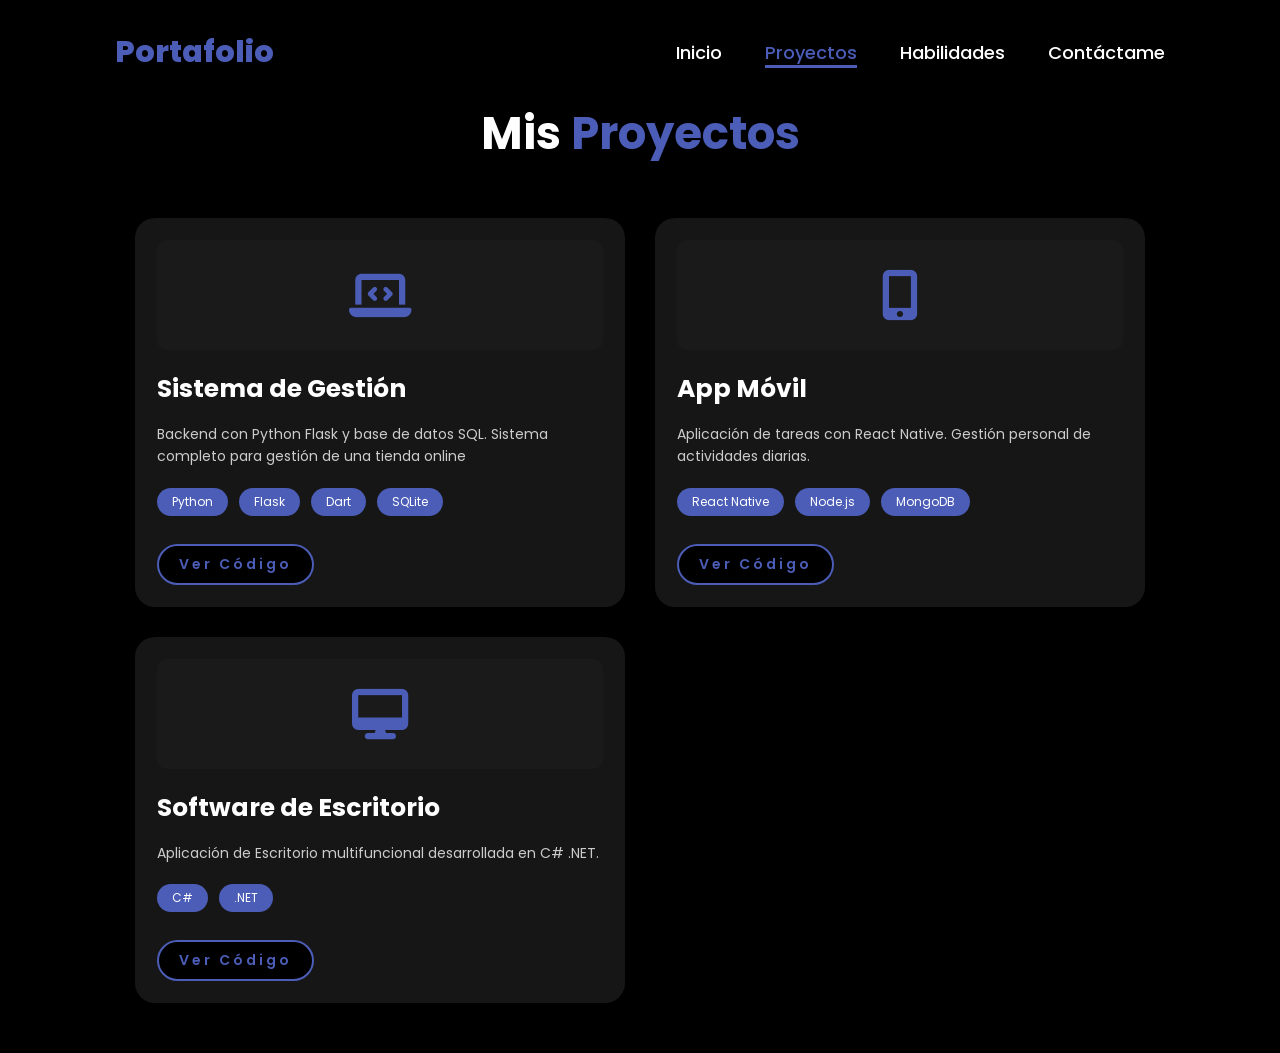
==== projects.html @ 48fd7f49 "first commit" ====
<!DOCTYPE html>
<html lang="es">
<head>
    <meta charset="UTF-8">
    <meta name="viewport" content="width=device-width, initial-scale=1.0">
    <link rel="stylesheet" href="https://cdnjs.cloudflare.com/ajax/libs/font-awesome/6.5.2/css/all.min.css">
    <link rel="stylesheet" href="style.css">
    <title>Mis Proyectos</title>
</head>
<body>
    <!-- HEADER -->
    <header>
        <a href="#" class="logo">Portafolio</a>
        <nav>
            <a href="index.html">Inicio</a>
            <a href="projects.html" class="active">Proyectos</a>
            <a href="skills.html">Habilidades</a>
            <a href="contact.html">Contáctame</a>
        </nav>
    </header>

    <!-- SECTION PROJECTS -->
    <section class="projects">
        <h2 class="heading">Mis <span>Proyectos</span></h2>
        
        <div class="projects-grid">
            <div class="project-card">
                <div class="project-img">
                    <i class="fas fa-laptop-code"></i> <!-- Icono temporal -->
                </div>
                <div class="project-info">
                    <h3>Sistema de Gestión</h3>
                    <p>Backend con Python Flask y base de datos SQL. Sistema completo para gestión de una tienda online</p>
                    <div class="tech-tags">
                        <span>Python</span>
                        <span>Flask</span>
                        <span>Dart</span>
                        <span>SQLite</span>
                    </div>
                    <div class="project-links">
                        <a href="https://github.com/Armasangel/ecommerce-system.git" class="btn">Ver Código</a>
                    </div>
                </div>
            </div>
            
            <div class="project-card">
                <div class="project-img">
                    <i class="fas fa-mobile-alt"></i> <!-- Icono temporal -->
                </div>
                <div class="project-info">
                    <h3>App Móvil</h3>
                    <p>Aplicación de tareas con React Native. Gestión personal de actividades diarias.</p>
                    <div class="tech-tags">
                        <span>React Native</span>
                        <span>Node.js</span>
                        <span>MongoDB</span>
                    </div>
                    <div class="project-links">
                        <a href="#" class="btn">Ver Código</a>
                    </div>
                </div>
            </div>

            <div class="project-card">
                <div class="project-img">
                    <i class="fas fa-desktop"></i> <!-- Icono temporal -->
                </div>
                <div class="project-info">
                    <h3>Software de Escritorio</h3>
                    <p>Aplicación de Escritorio multifuncional desarrollada en C# .NET.</p>
                    <div class="tech-tags">
                        <span>C#</span>
                        <span>.NET</span>
                    </div>
                    <div class="project-links">
                        <a href="https://github.com/Armasangel/-Project.git" class="btn">Ver Código</a>
                    </div>
                </div>
            </div>
        </div>
    </section>
</body>
</html>
---- style.css ----
@import url('https://fonts.googleapis.com/css2?family=Poppins:wght@100;200;300;400;500;600&display=swap');

*{
    margin: 0;
    padding: 0;
    box-sizing: border-box;
    text-decoration: none;
    border: none;
    outline: none;
    font-family: 'Poppins', sans-serif;
}

html{
    font-size: 62.5%;
}

body{
    width: 100%;
    height: 100vh;
    overflow-x: hidden;
    background-color: black;
    color: white;
}

header{
    margin-top: 20px;
    position: fixed;
    top: 0;
    left: 0;
    width: 100%;
    padding: 1rem 9%;
    background-color: transparent;
    filter: drop-shadow(10px);
    display: flex;
    justify-content: space-between;
    align-items: center;
    z-index: 100;
}

.logo{
    font-size: 3rem;
    color: #4B5DB7;
    font-weight: 800;
    cursor: pointer;
    transition: 0.5s ease;
}

.logo:hover{
    transform: scale(1.1);
}

nav a{
    font-size: 1.8rem;
    color: white;
    margin-left: 4rem;
    font-weight: 500;
    transition: 0.3s ease;
    border-bottom: 3px solid transparent;
}

nav a:hover,
nav a.active{
    color: #4B5DB7;
    border-bottom: 3px solid #4B5DB7;
}

@media(max-width:995px){
    nav{
        position: absolute;
        display: none;
        top: 0;
        right: 0;
        width: 40%;
        border-left: 3px solid #4B5DB7;
        border-bottom: 3px solid #4B5DB7;
        border-bottom-left-radius: 2rem;
        padding: 1rem solid;
        background-color: #161616;
        border-top: 0.1rem solid rgba(0,0,0,0.1);
    }

    nav.active{
        display: block;
    }

    nav a{
        display: block;
        font-size: 2rem;
        margin: 3rem 0;
    }

    nav a:hover,
    nav a.active{
        padding: 1rem;
        border-radius: 0.5rem;
        border-bottom: 0.5rem solid #4B5DB7;
    }
}

section{
    min-height: 100vh;
    padding: 5rem 9% 5rem;
}

.home{
    display: flex;
    justify-content: center;
    align-items: center;
    gap: 8rem;
    background-color: black;
}

.home .home-content h1{
    font-size: 6rem;
    font-weight: 700;
    line-height: 1.3;
}

span{
    color: #4B5DB7;
}

.home-content h3{
    font-size: 4rem;
    margin-bottom: 1rem;
    font-weight: 700;
}

.home-content p{
    font-size: 1.6rem;
}

.home-img{
    border-radius: 50%;
}

.home-img img{
    position: relative;
    width: 32vw;
    border-radius: 50%;
    box-shadow: 0 0 25px solid #4B5DB7;
    cursor: pointer;
    transition: 0.2s linear;
}

.home-img img:hover{
    font-size: 1.8rem;
    font-weight: 500;
}

.social-icons a{
    display: inline-flex;
    justify-content: center;
    align-items: center;
    width: 4rem;
    height: 4rem;
    background-color: transparent;
    border: 0.2rem solid #4B5DB7;
    font-size: 2rem;
    border-radius: 50%;
    margin: 3rem 1.5rem 3rem 0;
    transition: 0.3s ease;
    color: #4B5DB7;
}

.social-icons a:hover{
    color: black;
    transform: scale(1.3) translateY(-5px);
    background-color: #4B5DB7;
    box-shadow: 0  0 25px #4B5DB7;
}

.btn{
    display: inline-block;
    padding: 1rem 2.8rem;
    background-color: black;
    border-radius: 4rem;
    font-size: 1.6rem;
    color: #4B5DB7;
    letter-spacing: 0.3rem;
    font-weight: 600;
    border: 2px solid #4B5DB7;
    transition: 0.3s ease;
    cursor: pointer;
}

.btn:hover{
    transform: scale3d(1.03);
    background-color: #4B5DB7;
    color: black;
    box-shadow: 0 0 25px #4B5DB7;
}

.typing-text{
    font-size: 4rem;
    font-weight: 300;
    min-width: 280px;
}

.typing-text span{
    position: relative;
}

.typing-text span::before{
    content: "software Developer";
    color: #4B5DB7;
    animation: words 10s infinite;
}

.typing-text span::after{
    content: "";
    background-color: black;
    position: absolute;
    width: calc(5%);
    height: 50%;
    border-left: 3px solid black;
    right: -1;
    animation: cursor 0.6s infinite;
}

/* PROJECTS SECTION */
.projects {
    background-color: black;
    padding-top: 10rem;
}

.heading {
    font-size: 4.5rem;
    text-align: center;
    margin-bottom: 5rem;
}

.projects-grid {
    display: grid;
    grid-template-columns: repeat(auto-fit, minmax(350px, 1fr));
    gap: 3rem;
    padding: 0 2rem;
}

.project-card {
    background: #161616;
    border-radius: 2rem;
    padding: 2rem;
    transition: 0.3s ease;
    border: 2px solid transparent;
    display: flex;
    flex-direction: column;
    height: 100%;
}

.project-card:hover {
    transform: translateY(-10px);
    border-color: #4B5DB7;
    box-shadow: 0 10px 30px rgba(75, 93, 183, 0.3);
}

.project-img {
    text-align: center;
    margin-bottom: 2rem;
    background: #1a1a1a;
    border-radius: 1rem;
    padding: 3rem;
}

.project-img i {
    font-size: 5rem;
    color: #4B5DB7;
}

.project-info h3 {
    font-size: 2.5rem;
    margin-bottom: 1.5rem;
    color: white;
}

.project-info p {
    font-size: 1.4rem;
    margin-bottom: 2rem;
    line-height: 1.6;
    color: #ccc;
}

.tech-tags {
    margin-bottom: 2rem;
    flex-grow: 1;
}

.tech-tags span {
    background: #4B5DB7;
    padding: 0.5rem 1.5rem;
    border-radius: 2rem;
    font-size: 1.2rem;
    margin-right: 0.8rem;
    margin-bottom: 0.8rem;
    display: inline-block;
    color: white;
}

.project-links {
    display: flex;
    gap: 1rem;
    flex-wrap: wrap;
}

.project-links .btn {
    padding: 0.8rem 2rem;
    font-size: 1.4rem;
}

/* SKILLS SECTION */
.skills-section {
    background-color: black;
    padding-top: 10rem;
}

.skills-container {
    display: grid;
    grid-template-columns: repeat(auto-fit, minmax(350px, 1fr));
    gap: 3rem;
    margin-bottom: 5rem;
    padding: 0 2rem;
}

.skill-category {
    background: #161616;
    padding: 3rem;
    border-radius: 2rem;
    border: 2px solid transparent;
    transition: 0.3s ease;
}

.skill-category:hover {
    border-color: #4B5DB7;
    transform: translateY(-5px);
}

.skill-category h3 {
    font-size: 2.2rem;
    margin-bottom: 2rem;
    color: #4B5DB7;
    display: flex;
    align-items: center;
    gap: 1rem;
}

.skill-category h3 i {
    font-size: 2.5rem;
}

.skill-bar {
    margin-bottom: 2.5rem;
}

.skill-info {
    display: flex;
    justify-content: space-between;
    margin-bottom: 0.8rem;
}

.skill-info span:first-child {
    font-size: 1.5rem;
    font-weight: 500;
    color: white;
}

.skill-info span:last-child {
    font-size: 1.4rem;
    color: #4B5DB7;
    font-weight: 600;
}

.progress {
    background: #333;
    border-radius: 1rem;
    height: 10px;
    overflow: hidden;
}

.progress-fill {
    background: #4B5DB7;
    height: 100%;
    border-radius: 1rem;
    transition: width 1.5s ease-in-out;
    position: relative;
}

.progress-fill::after {
    content: '';
    position: absolute;
    top: 0;
    left: 0;
    height: 100%;
    width: 100%;
    background: linear-gradient(90deg, transparent, rgba(255,255,255,0.2), transparent);
    animation: shimmer 2s infinite;
}

@keyframes shimmer {
    0% { transform: translateX(-100%); }
    100% { transform: translateX(100%); }
}

/* NUBE DE TECNOLOGÍAS */
.skills-cloud {
    background: #161616;
    padding: 4rem;
    border-radius: 2rem;
    margin: 0 2rem;
}

.skills-cloud h3 {
    font-size: 2.5rem;
    text-align: center;
    margin-bottom: 3rem;
    color: white;
}

.tags-container {
    display: flex;
    flex-wrap: wrap;
    justify-content: center;
    gap: 1.5rem;
}

.tag {
    background: #4B5DB7;
    color: white;
    padding: 1rem 2rem;
    border-radius: 2rem;
    font-weight: 500;
    transition: 0.3s ease;
    border: 2px solid transparent;
}

.tag:hover {
    transform: translateY(-3px);
    background: transparent;
    border-color: #4B5DB7;
    box-shadow: 0 5px 15px rgba(75, 93, 183, 0.3);
}

.tag.large { font-size: 1.6rem; padding: 1.2rem 2.4rem; }
.tag.medium { font-size: 1.4rem; padding: 1rem 2rem; }
.tag.small { font-size: 1.2rem; padding: 0.8rem 1.6rem; }

/* CONTACT SECTION */
.contact-section {
    background-color: black;
    padding-top: 10rem;
}

.contact-container {
    display: grid;
    grid-template-columns: 1fr 1fr;
    gap: 5rem;
    padding: 0 2rem;
    max-width: 1200px;
    margin: 0 auto;
}

/* INFORMACIÓN DE CONTACTO */
.contact-info {
    background: #161616;
    padding: 4rem;
    border-radius: 2rem;
    border: 2px solid transparent;
    transition: 0.3s ease;
    height: fit-content;
}

.contact-info:hover {
    border-color: #4B5DB7;
}

.contact-info h3 {
    font-size: 2.5rem;
    margin-bottom: 2rem;
    color: #4B5DB7;
    display: flex;
    align-items: center;
    gap: 1rem;
}

.contact-info p {
    font-size: 1.5rem;
    line-height: 1.6;
    margin-bottom: 3rem;
    color: #ccc;
}

.contact-details {
    margin-bottom: 3rem;
}

.contact-item {
    display: flex;
    align-items: center;
    gap: 2rem;
    margin-bottom: 2.5rem;
    padding: 1.5rem;
    background: #1a1a1a;
    border-radius: 1rem;
    transition: 0.3s ease;
}

.contact-item:hover {
    transform: translateX(10px);
    background: #1f1f1f;
}

.contact-item i {
    font-size: 2.5rem;
    color: #4B5DB7;
    width: 50px;
    text-align: center;
}

.contact-item h4 {
    font-size: 1.6rem;
    color: white;
    margin-bottom: 0.5rem;
}

.contact-item span {
    font-size: 1.4rem;
    color: #ccc;
}

.contact-info .social-icons {
    display: flex;
    gap: 1.5rem;
    justify-content: center;
}

.social-link {
    display: inline-flex;
    justify-content: center;
    align-items: center;
    width: 5rem;
    height: 5rem;
    background: #1a1a1a;
    border: 2px solid #4B5DB7;
    font-size: 2.2rem;
    border-radius: 50%;
    transition: 0.3s ease;
    color: #4B5DB7;
}

.social-link:hover {
    background: #4B5DB7;
    color: black;
    transform: translateY(-5px);
    box-shadow: 0 5px 15px rgba(75, 93, 183, 0.3);
}

/* FORMULARIO DE CONTACTO */
.contact-form {
    background: #161616;
    padding: 4rem;
    border-radius: 2rem;
    border: 2px solid transparent;
    transition: 0.3s ease;
}

.contact-form:hover {
    border-color: #4B5DB7;
}

.contact-form h3 {
    font-size: 2.5rem;
    margin-bottom: 3rem;
    color: #4B5DB7;
    display: flex;
    align-items: center;
    gap: 1rem;
}

.input-group {
    position: relative;
    margin-bottom: 2.5rem;
}

.input-group input,
.input-group textarea {
    width: 100%;
    padding: 1.5rem 1.5rem 1.5rem 5rem;
    background: #1a1a1a;
    border: 2px solid #333;
    border-radius: 1rem;
    color: white;
    font-size: 1.5rem;
    transition: 0.3s ease;
}

.input-group textarea {
    resize: vertical;
    min-height: 120px;
}

.input-group input:focus,
.input-group textarea:focus {
    border-color: #4B5DB7;
    background: #1f1f1f;
}

.input-group i {
    position: absolute;
    left: 1.5rem;
    top: 50%;
    transform: translateY(-50%);
    font-size: 1.8rem;
    color: #4B5DB7;
}

.input-group textarea + i {
    top: 2rem;
    transform: none;
}

.contact-form .btn {
    width: 100%;
    padding: 1.5rem;
    font-size: 1.6rem;
    display: flex;
    align-items: center;
    justify-content: center;
    gap: 1rem;
    transition: 0.3s ease;
}

.contact-form .btn:hover {
    transform: translateY(-3px);
    box-shadow: 0 10px 25px rgba(75, 93, 183, 0.4);
}

/* RESPONSIVE */
@media (max-width: 995px) {
    .contact-container {
        grid-template-columns: 1fr;
        gap: 3rem;
    }
    
    .contact-info,
    .contact-form {
        padding: 3rem;
    }
}

@media (max-width: 768px) {
    .contact-container {
        padding: 0 1rem;
    }
    
    .contact-info,
    .contact-form {
        padding: 2rem;
    }
    
    .contact-item {
        flex-direction: column;
        text-align: center;
        gap: 1rem;
    }
}

@keyframes cursor{
    to{
        border-left: 3px solid #4B5DB7;
    }
}

@keyframes words{
    0%, 50%{
        content: "Software de escritorio";
    }
    51%, 100%{
        content: "Aplicaciones móviles";
    }
}

@media (max-width: 100px){
    .home{
        gap: 4rem;
    }
}

@media(max-width:995px){
    .home{
        flex-direction: column;
        margin: 5rem 4rem;
    }

    .home .home-content h3{
        font-size: 2.5rem;
    }

    .home-content h1{
        font-size: 5rem;
    }

    .home-img img{
        width: 70vw;
        margin-top: 4rem;
    }
}
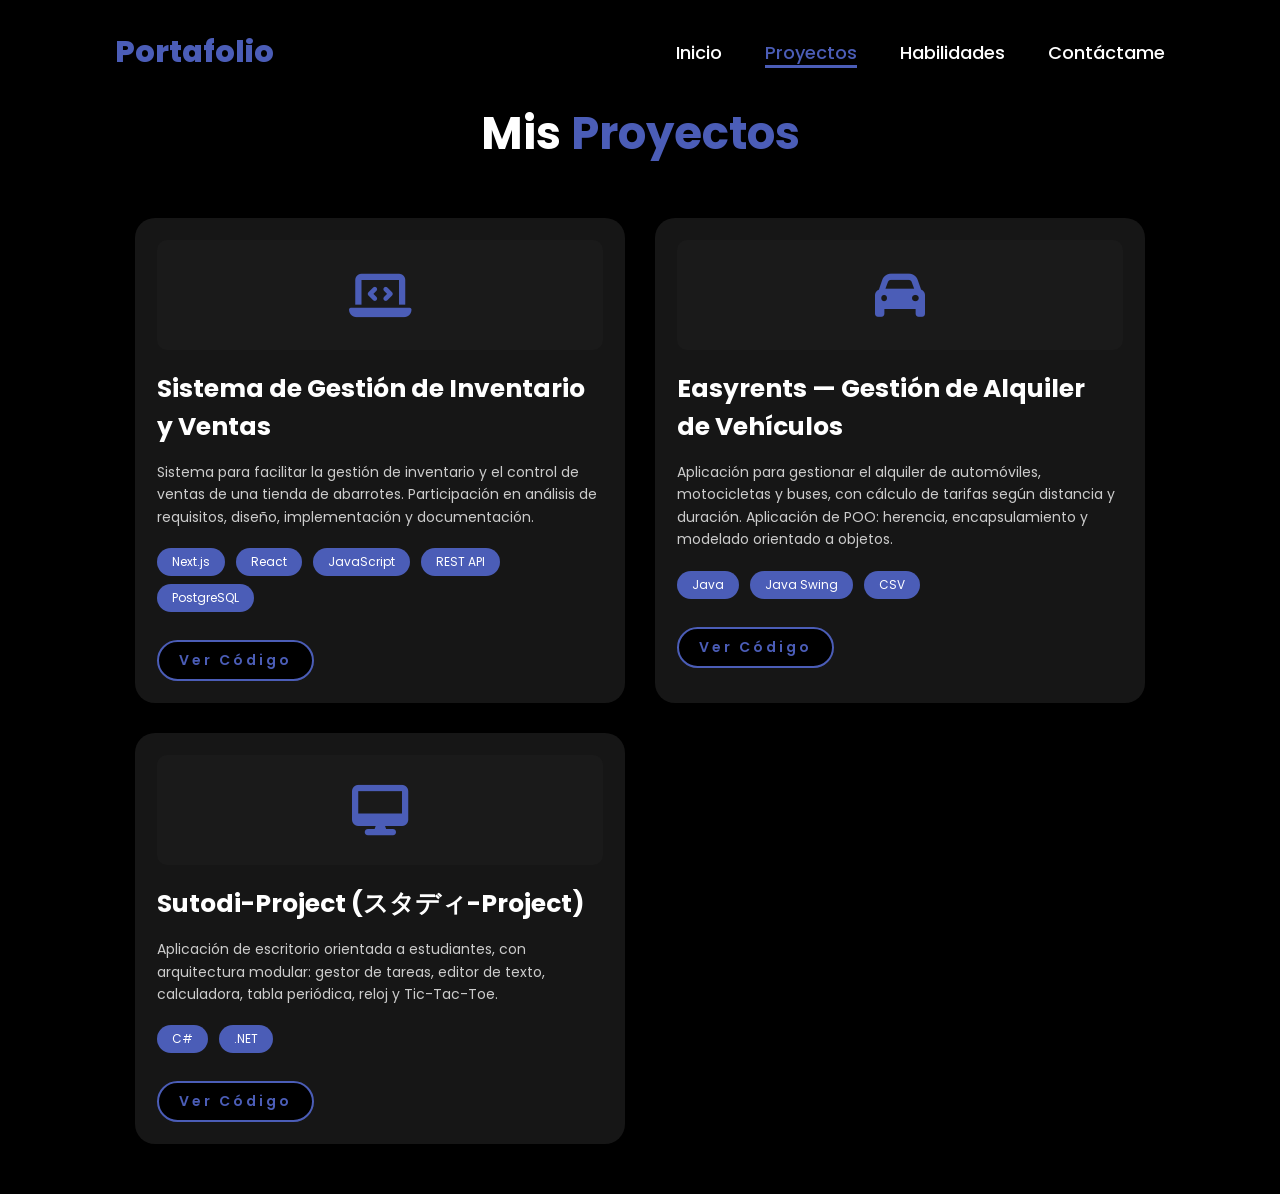
==== commit fd01d909: "Update project descriptions and links in projects.html" ====
--- a/projects.html
+++ b/projects.html
@@ -29,34 +29,35 @@
                     <i class="fas fa-laptop-code"></i> <!-- Icono temporal -->
                 </div>
                 <div class="project-info">
-                    <h3>Sistema de Gestión</h3>
-                    <p>Backend con Python Flask y base de datos SQL. Sistema completo para gestión de una tienda online</p>
+                    <h3>Sistema de Gestión de Inventario y Ventas</h3>
+                    <p>Sistema para facilitar la gestión de inventario y el control de ventas de una tienda de abarrotes. Participación en análisis de requisitos, diseño, implementación y documentación.</p>
                     <div class="tech-tags">
-                        <span>Python</span>
-                        <span>Flask</span>
-                        <span>Dart</span>
-                        <span>SQLite</span>
+                        <span>Next.js</span>
+                        <span>React</span>
+                        <span>JavaScript</span>
+                        <span>REST API</span>
+                        <span>PostgreSQL</span>
                     </div>
                     <div class="project-links">
-                        <a href="https://github.com/Armasangel/ecommerce-system.git" class="btn">Ver Código</a>
+                        <a href="https://github.com/Armasangel/Proyecto-Ing-Software1" class="btn">Ver Código</a>
                     </div>
                 </div>
             </div>
             
             <div class="project-card">
                 <div class="project-img">
-                    <i class="fas fa-mobile-alt"></i> <!-- Icono temporal -->
+                    <i class="fas fa-car"></i> <!-- Icono temporal -->
                 </div>
                 <div class="project-info">
-                    <h3>App Móvil</h3>
-                    <p>Aplicación de tareas con React Native. Gestión personal de actividades diarias.</p>
+                    <h3>Easyrents — Gestión de Alquiler de Vehículos</h3>
+                    <p>Aplicación para gestionar el alquiler de automóviles, motocicletas y buses, con cálculo de tarifas según distancia y duración. Aplicación de POO: herencia, encapsulamiento y modelado orientado a objetos.</p>
                     <div class="tech-tags">
-                        <span>React Native</span>
-                        <span>Node.js</span>
-                        <span>MongoDB</span>
+                        <span>Java</span>
+                        <span>Java Swing</span>
+                        <span>CSV</span>
                     </div>
                     <div class="project-links">
-                        <a href="#" class="btn">Ver Código</a>
+                        <a href="https://github.com/Armasangel/ProyectoPOO-Ajustes" class="btn">Ver Código</a>
                     </div>
                 </div>
             </div>
@@ -66,18 +67,18 @@
                     <i class="fas fa-desktop"></i> <!-- Icono temporal -->
                 </div>
                 <div class="project-info">
-                    <h3>Software de Escritorio</h3>
-                    <p>Aplicación de Escritorio multifuncional desarrollada en C# .NET.</p>
+                    <h3>Sutodi-Project (スタディ-Project)</h3>
+                    <p>Aplicación de escritorio orientada a estudiantes, con arquitectura modular: gestor de tareas, editor de texto, calculadora, tabla periódica, reloj y Tic-Tac-Toe.</p>
                     <div class="tech-tags">
                         <span>C#</span>
                         <span>.NET</span>
                     </div>
                     <div class="project-links">
-                        <a href="https://github.com/Armasangel/-Project.git" class="btn">Ver Código</a>
+                        <a href="https://github.com/Armasangel/-Project" class="btn">Ver Código</a>
                     </div>
                 </div>
             </div>
         </div>
     </section>
 </body>
-</html>+</html>
